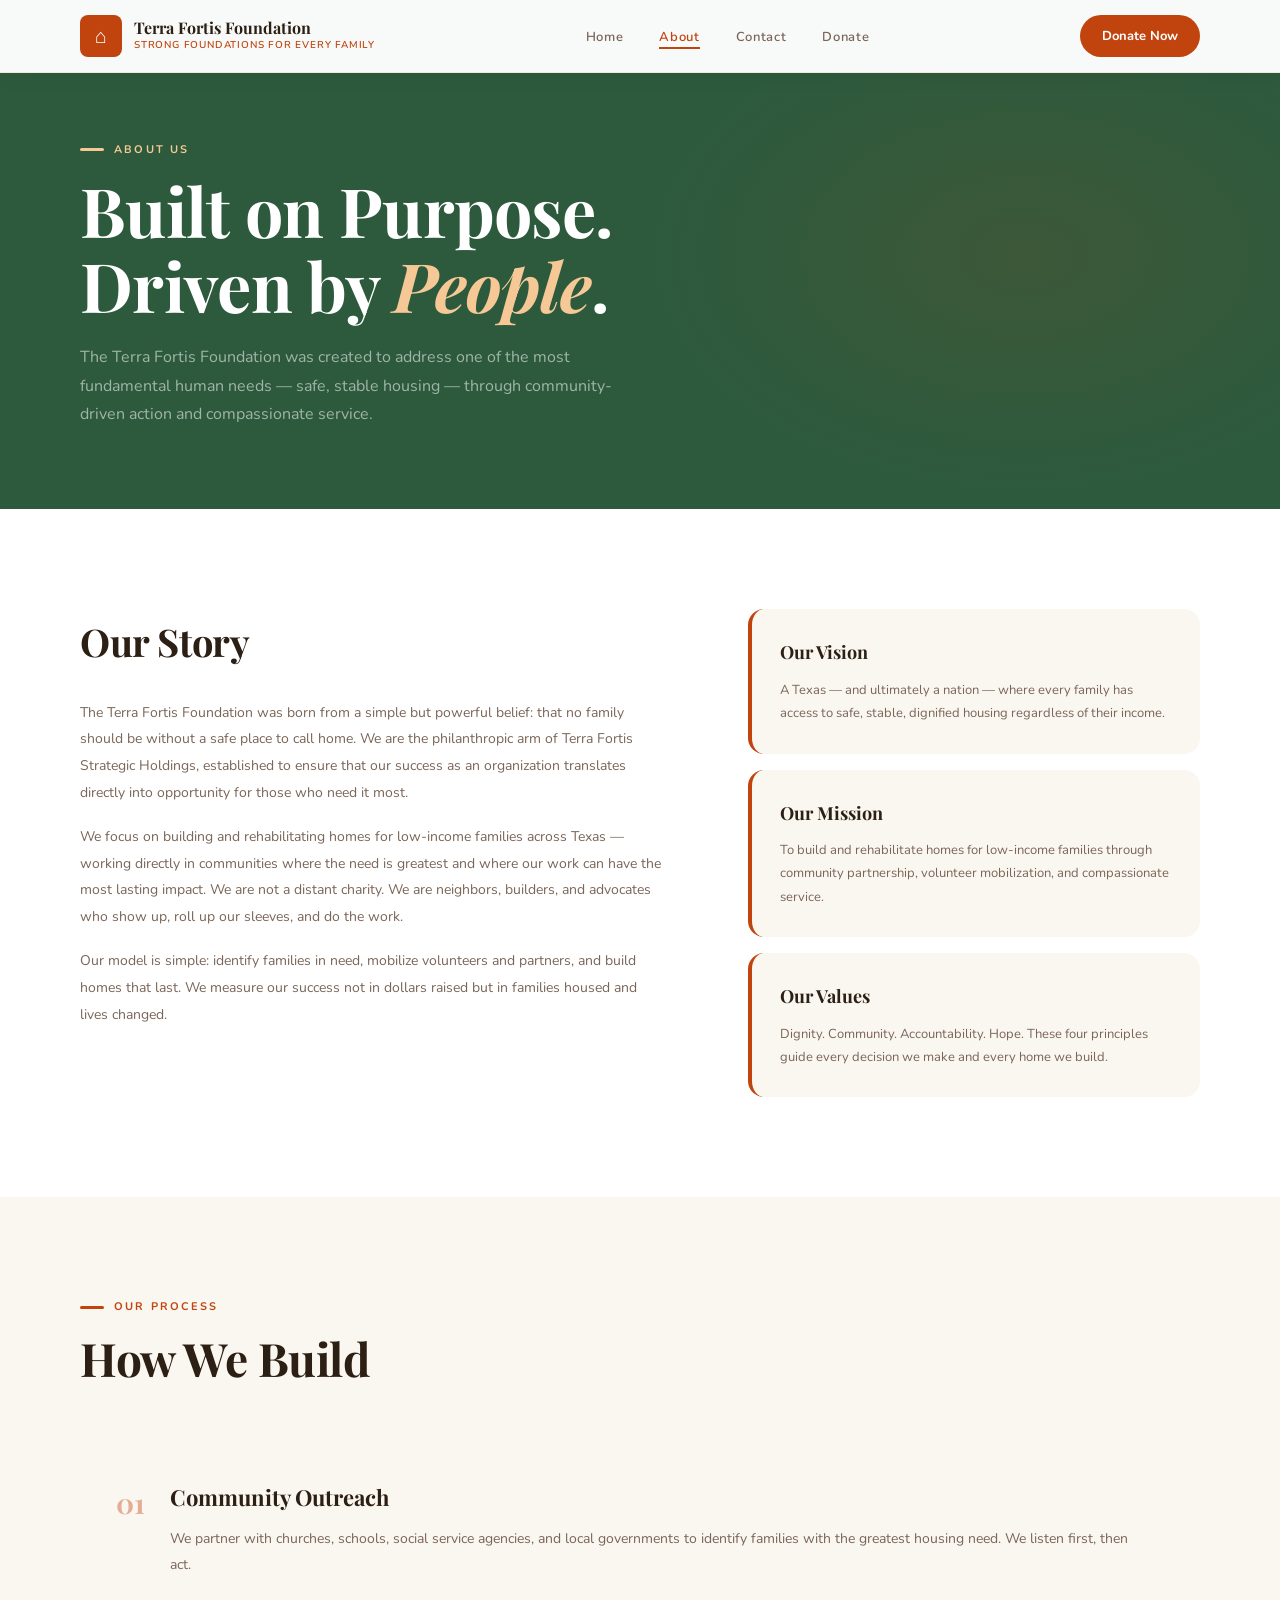
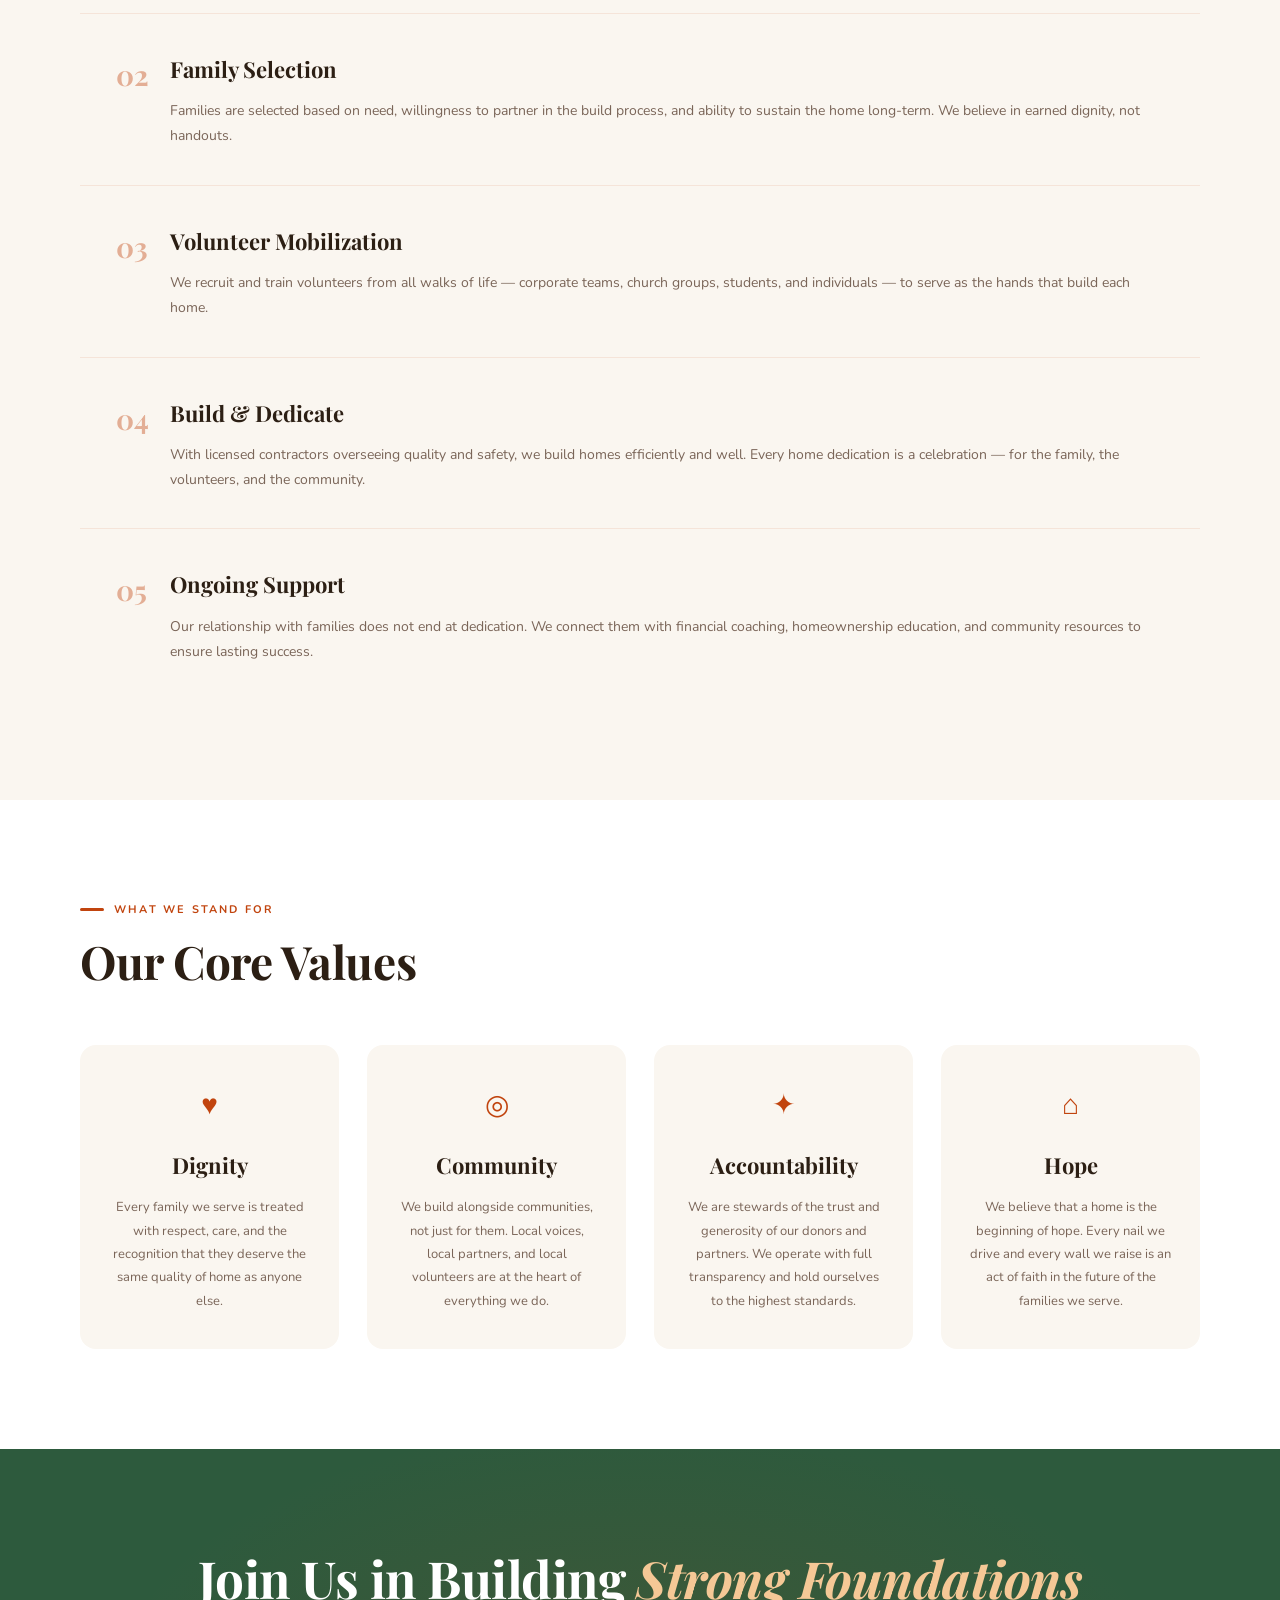
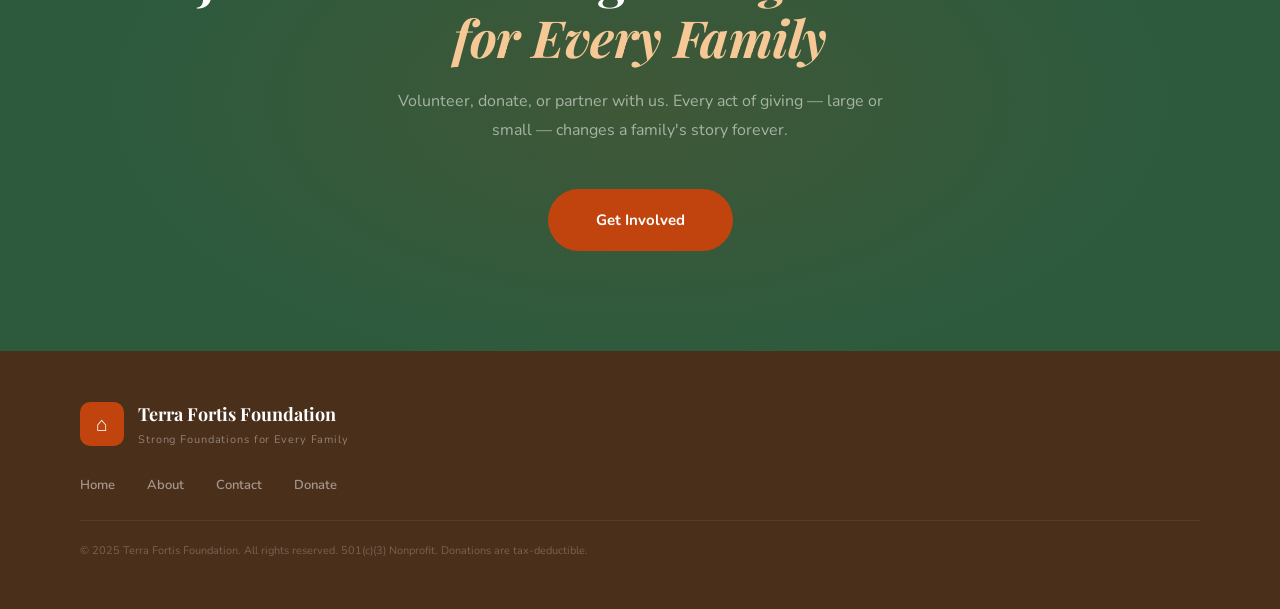
==== about.html @ f195ec46 "first commit" ====
<!DOCTYPE html>
<html lang="en">
<head>
<meta charset="UTF-8">
<meta name="viewport" content="width=device-width, initial-scale=1.0">
<title>About — Terra Fortis Foundation</title>
<link href="https://fonts.googleapis.com/css2?family=Playfair+Display:ital,wght@0,400;0,700;1,400&family=Nunito:wght@300;400;500;600;700&display=swap" rel="stylesheet">
<link rel="stylesheet" href="style.css">
</head>
<body>

<nav class="nav">
  <div class="nav-inner">
    <a href="index.html" class="logo">
      <div class="logo-icon">⌂</div>
      <div class="logo-text">
        <div class="logo-name">Terra Fortis Foundation</div>
        <div class="logo-tagline">Strong Foundations for Every Family</div>
      </div>
    </a>
    <ul class="nav-links">
      <li><a href="index.html">Home</a></li>
      <li><a href="about.html" class="active">About</a></li>
      <li><a href="contact.html">Contact</a></li>
      <li><a href="donate.html">Donate</a></li>
    </ul>
    <a href="donate.html" class="nav-donate">Donate Now</a>
    <button class="hamburger" id="hamburger">&#9776;</button>
  </div>
</nav>

<section class="page-hero">
  <div class="container">
    <div class="section-label">About Us</div>
    <h1 class="page-title">Built on Purpose.<br>Driven by <em>People</em>.</h1>
    <p class="page-sub">The Terra Fortis Foundation was created to address one of the most fundamental human needs — safe, stable housing — through community-driven action and compassionate service.</p>
  </div>
</section>

<section class="about-story">
  <div class="container story-layout">
    <div class="story-content">
      <h2>Our Story</h2>
      <p>The Terra Fortis Foundation was born from a simple but powerful belief: that no family should be without a safe place to call home. We are the philanthropic arm of Terra Fortis Strategic Holdings, established to ensure that our success as an organization translates directly into opportunity for those who need it most.</p>
      <p>We focus on building and rehabilitating homes for low-income families across Texas — working directly in communities where the need is greatest and where our work can have the most lasting impact. We are not a distant charity. We are neighbors, builders, and advocates who show up, roll up our sleeves, and do the work.</p>
      <p>Our model is simple: identify families in need, mobilize volunteers and partners, and build homes that last. We measure our success not in dollars raised but in families housed and lives changed.</p>
    </div>
    <div class="story-values">
      <div class="sv-card">
        <div class="sv-title">Our Vision</div>
        <p>A Texas — and ultimately a nation — where every family has access to safe, stable, dignified housing regardless of their income.</p>
      </div>
      <div class="sv-card">
        <div class="sv-title">Our Mission</div>
        <p>To build and rehabilitate homes for low-income families through community partnership, volunteer mobilization, and compassionate service.</p>
      </div>
      <div class="sv-card">
        <div class="sv-title">Our Values</div>
        <p>Dignity. Community. Accountability. Hope. These four principles guide every decision we make and every home we build.</p>
      </div>
    </div>
  </div>
</section>

<section class="how-we-build">
  <div class="container">
    <div class="section-label">Our Process</div>
    <h2 class="section-title">How We Build</h2>
    <div class="build-steps">
      <div class="build-step">
        <div class="bs-num">01</div>
        <div class="bs-content">
          <h3>Community Outreach</h3>
          <p>We partner with churches, schools, social service agencies, and local governments to identify families with the greatest housing need. We listen first, then act.</p>
        </div>
      </div>
      <div class="build-step">
        <div class="bs-num">02</div>
        <div class="bs-content">
          <h3>Family Selection</h3>
          <p>Families are selected based on need, willingness to partner in the build process, and ability to sustain the home long-term. We believe in earned dignity, not handouts.</p>
        </div>
      </div>
      <div class="build-step">
        <div class="bs-num">03</div>
        <div class="bs-content">
          <h3>Volunteer Mobilization</h3>
          <p>We recruit and train volunteers from all walks of life — corporate teams, church groups, students, and individuals — to serve as the hands that build each home.</p>
        </div>
      </div>
      <div class="build-step">
        <div class="bs-num">04</div>
        <div class="bs-content">
          <h3>Build & Dedicate</h3>
          <p>With licensed contractors overseeing quality and safety, we build homes efficiently and well. Every home dedication is a celebration — for the family, the volunteers, and the community.</p>
        </div>
      </div>
      <div class="build-step">
        <div class="bs-num">05</div>
        <div class="bs-content">
          <h3>Ongoing Support</h3>
          <p>Our relationship with families does not end at dedication. We connect them with financial coaching, homeownership education, and community resources to ensure lasting success.</p>
        </div>
      </div>
    </div>
  </div>
</section>

<section class="values-section">
  <div class="container">
    <div class="section-label">What We Stand For</div>
    <h2 class="section-title">Our Core Values</h2>
    <div class="values-grid">
      <div class="value-card">
        <div class="vc-icon">♥</div>
        <h3>Dignity</h3>
        <p>Every family we serve is treated with respect, care, and the recognition that they deserve the same quality of home as anyone else.</p>
      </div>
      <div class="value-card">
        <div class="vc-icon">◎</div>
        <h3>Community</h3>
        <p>We build alongside communities, not just for them. Local voices, local partners, and local volunteers are at the heart of everything we do.</p>
      </div>
      <div class="value-card">
        <div class="vc-icon">✦</div>
        <h3>Accountability</h3>
        <p>We are stewards of the trust and generosity of our donors and partners. We operate with full transparency and hold ourselves to the highest standards.</p>
      </div>
      <div class="value-card">
        <div class="vc-icon">⌂</div>
        <h3>Hope</h3>
        <p>We believe that a home is the beginning of hope. Every nail we drive and every wall we raise is an act of faith in the future of the families we serve.</p>
      </div>
    </div>
  </div>
</section>

<section class="cta-foundation">
  <div class="container cta-inner">
    <h2>Join Us in Building <em>Strong Foundations<br>for Every Family</em></h2>
    <p>Volunteer, donate, or partner with us. Every act of giving — large or small — changes a family's story forever.</p>
    <a href="contact.html" class="btn-terra btn-large">Get Involved</a>
  </div>
</section>

<footer class="footer">
  <div class="container footer-inner">
    <div class="footer-brand">
      <div class="footer-icon">⌂</div>
      <div>
        <div class="footer-name">Terra Fortis Foundation</div>
        <div class="footer-tagline">Strong Foundations for Every Family</div>
      </div>
    </div>
    <div class="footer-links">
      <a href="index.html">Home</a>
      <a href="about.html">About</a>
      <a href="contact.html">Contact</a>
      <a href="donate.html">Donate</a>
    </div>
    <div class="footer-bottom">
      <span>&copy; 2025 Terra Fortis Foundation. All rights reserved. 501(c)(3) Nonprofit. Donations are tax-deductible.</span>
    </div>
  </div>
</footer>
<script src="main.js"></script>
</body>
</html>
---- style.css ----
/* ── Terra Fortis Foundation — Stylesheet ── */
:root {
  --terra: #c1440e;
  --terra-light: #e05a24;
  --terra-pale: #fdf0ea;
  --green: #2d5a3d;
  --green-light: #3d7a54;
  --cream: #faf6f0;
  --warm-white: #ffffff;
  --brown: #4a2f1a;
  --text: #2c1f14;
  --muted: #7a6558;
  --border: rgba(193,68,14,0.15);
  --font-display: 'Playfair Display', Georgia, serif;
  --font-body: 'Nunito', sans-serif;
}

* { box-sizing: border-box; margin: 0; padding: 0; }
html { scroll-behavior: smooth; }

body {
  font-family: var(--font-body);
  color: var(--text);
  background: var(--warm-white);
  font-size: 15px;
  line-height: 1.75;
  overflow-x: hidden;
}

/* ── NAV ── */
.nav {
  position: fixed;
  top: 0; left: 0; right: 0;
  z-index: 1000;
  background: rgba(255,255,255,0.97);
  border-bottom: 1px solid rgba(193,68,14,0.1);
  backdrop-filter: blur(12px);
  box-shadow: 0 2px 20px rgba(44,31,20,0.06);
}

.nav-inner {
  max-width: 1200px;
  margin: 0 auto;
  padding: 0 40px;
  height: 72px;
  display: flex;
  align-items: center;
  justify-content: space-between;
  gap: 24px;
}

.logo {
  display: flex;
  align-items: center;
  gap: 12px;
  text-decoration: none;
  flex-shrink: 0;
}

.logo-icon {
  width: 42px; height: 42px;
  background: var(--terra);
  color: var(--warm-white);
  font-size: 20px;
  display: flex;
  align-items: center;
  justify-content: center;
  border-radius: 8px;
  flex-shrink: 0;
}

.logo-name {
  font-family: var(--font-display);
  font-size: 16px;
  font-weight: 700;
  color: var(--text);
  line-height: 1.2;
}

.logo-tagline {
  font-size: 10px;
  font-weight: 600;
  letter-spacing: 0.08em;
  color: var(--terra);
  text-transform: uppercase;
}

.nav-links {
  list-style: none;
  display: flex;
  gap: 36px;
}

.nav-links a {
  text-decoration: none;
  color: var(--muted);
  font-size: 13px;
  font-weight: 600;
  letter-spacing: 0.05em;
  transition: color 0.2s;
  position: relative;
  padding-bottom: 3px;
}

.nav-links a::after {
  content: '';
  position: absolute;
  bottom: 0; left: 0;
  width: 0; height: 2px;
  background: var(--terra);
  transition: width 0.25s;
}

.nav-links a:hover,
.nav-links a.active { color: var(--terra); }
.nav-links a:hover::after,
.nav-links a.active::after { width: 100%; }

.nav-donate {
  background: var(--terra);
  color: var(--warm-white);
  text-decoration: none;
  padding: 10px 22px;
  border-radius: 99px;
  font-size: 13px;
  font-weight: 700;
  transition: background 0.2s, transform 0.15s;
  white-space: nowrap;
  flex-shrink: 0;
}

.nav-donate:hover {
  background: var(--terra-light);
  transform: translateY(-1px);
}

.hamburger {
  display: none;
  background: none;
  border: none;
  color: var(--text);
  font-size: 22px;
  cursor: pointer;
}

/* ── BUTTONS ── */
.btn-terra {
  display: inline-block;
  background: var(--terra);
  color: var(--warm-white);
  text-decoration: none;
  padding: 15px 36px;
  border-radius: 99px;
  font-size: 14px;
  font-weight: 700;
  border: none;
  cursor: pointer;
  font-family: var(--font-body);
  transition: background 0.2s, transform 0.15s, box-shadow 0.2s;
}

.btn-terra:hover {
  background: var(--terra-light);
  transform: translateY(-2px);
  box-shadow: 0 10px 28px rgba(193,68,14,0.3);
}

.btn-ghost {
  display: inline-block;
  color: rgba(255,255,255,0.8);
  text-decoration: none;
  font-size: 14px;
  font-weight: 600;
  transition: color 0.2s;
}

.btn-ghost:hover { color: var(--warm-white); }

.btn-large { padding: 18px 48px; font-size: 15px; }
.btn-full { width: 100%; text-align: center; border-radius: 8px; }

/* ── HERO ── */
.hero {
  background: var(--green);
  min-height: 100vh;
  display: flex;
  flex-direction: column;
  justify-content: center;
  position: relative;
  overflow: hidden;
  padding-top: 72px;
}

.hero-shapes { position: absolute; inset: 0; overflow: hidden; }

.shape {
  position: absolute;
  border-radius: 50%;
  opacity: 0.07;
}

.shape-1 {
  width: 600px; height: 600px;
  background: var(--terra);
  top: -200px; right: -100px;
}

.shape-2 {
  width: 400px; height: 400px;
  background: #f5f0e8;
  bottom: -150px; left: -100px;
}

.shape-3 {
  width: 200px; height: 200px;
  background: var(--terra-light);
  top: 40%; left: 35%;
}

.hero-content {
  position: relative;
  z-index: 2;
  max-width: 1200px;
  margin: 0 auto;
  padding: 80px 40px 48px;
}

.hero-badge {
  display: inline-block;
  background: rgba(255,255,255,0.1);
  border: 1px solid rgba(255,255,255,0.2);
  color: rgba(255,255,255,0.85);
  font-size: 11px;
  font-weight: 700;
  letter-spacing: 0.15em;
  text-transform: uppercase;
  padding: 8px 18px;
  border-radius: 99px;
  margin-bottom: 28px;
}

.hero-content h1 {
  font-family: var(--font-display);
  font-size: clamp(44px, 6vw, 78px);
  font-weight: 700;
  color: var(--warm-white);
  line-height: 1.1;
  letter-spacing: -0.01em;
  margin-bottom: 24px;
  max-width: 700px;
}

.hero-content h1 em {
  font-style: italic;
  color: #f5c896;
}

.hero-content > p {
  font-size: 16px;
  color: rgba(255,255,255,0.65);
  max-width: 560px;
  line-height: 1.85;
  margin-bottom: 44px;
  font-weight: 400;
}

.hero-btns { display: flex; align-items: center; gap: 28px; flex-wrap: wrap; }

.hero-impact {
  position: relative;
  z-index: 2;
  max-width: 1200px;
  margin: 0 auto;
  padding: 0 40px 60px;
  display: flex;
  gap: 20px;
  flex-wrap: wrap;
}

.impact-card {
  background: rgba(255,255,255,0.08);
  border: 1px solid rgba(255,255,255,0.12);
  border-radius: 16px;
  padding: 28px 36px;
  display: flex;
  flex-direction: column;
  align-items: center;
  gap: 8px;
  flex: 1;
  min-width: 160px;
  backdrop-filter: blur(8px);
  transition: background 0.25s;
}

.impact-card:hover { background: rgba(255,255,255,0.13); }

.impact-icon {
  font-size: 22px;
  color: #f5c896;
}

.impact-val {
  font-family: var(--font-display);
  font-size: 20px;
  font-weight: 700;
  color: var(--warm-white);
}

.impact-label {
  font-size: 11px;
  font-weight: 600;
  color: rgba(255,255,255,0.5);
  text-transform: uppercase;
  letter-spacing: 0.1em;
}

/* ── MISSION STRIP ── */
.mission-strip {
  background: var(--terra);
  padding: 36px 0;
  text-align: center;
}

.mission-text {
  font-family: var(--font-display);
  font-size: clamp(18px, 2.5vw, 26px);
  font-style: italic;
  color: rgba(255,255,255,0.92);
  max-width: 800px;
  margin: 0 auto;
  line-height: 1.5;
  padding: 0 40px;
}

/* ── CONTAINER ── */
.container { max-width: 1200px; margin: 0 auto; padding: 0 40px; }

/* ── SECTION LABELS ── */
.section-label {
  font-size: 11px;
  font-weight: 700;
  letter-spacing: 0.2em;
  text-transform: uppercase;
  color: var(--terra);
  margin-bottom: 14px;
  display: flex;
  align-items: center;
  gap: 10px;
}

.section-label::before {
  content: '';
  width: 24px; height: 3px;
  background: var(--terra);
  border-radius: 2px;
}

.section-title {
  font-family: var(--font-display);
  font-size: clamp(30px, 4vw, 46px);
  font-weight: 700;
  color: var(--text);
  letter-spacing: -0.01em;
  margin-bottom: 56px;
  line-height: 1.2;
}

/* ── PROGRAMS ── */
.what-we-do {
  padding: 100px 0;
  background: var(--cream);
}

.programs-grid {
  display: grid;
  grid-template-columns: repeat(4, 1fr);
  gap: 24px;
}

.program-card {
  background: var(--warm-white);
  border-radius: 16px;
  padding: 36px 28px;
  border: 1px solid rgba(193,68,14,0.08);
  transition: transform 0.25s, box-shadow 0.25s, border-color 0.25s;
}

.program-card:hover {
  transform: translateY(-6px);
  box-shadow: 0 16px 40px rgba(193,68,14,0.1);
  border-color: rgba(193,68,14,0.2);
}

.program-icon {
  font-size: 28px;
  color: var(--terra);
  margin-bottom: 18px;
}

.program-card h3 {
  font-family: var(--font-display);
  font-size: 20px;
  font-weight: 700;
  color: var(--text);
  margin-bottom: 12px;
}

.program-card p {
  font-size: 13px;
  color: var(--muted);
  line-height: 1.85;
}

/* ── WHY IT MATTERS ── */
.why-it-matters {
  padding: 100px 0;
  background: var(--warm-white);
}

.matters-grid {
  display: grid;
  grid-template-columns: 1.2fr 1fr;
  gap: 80px;
  align-items: center;
}

.matters-text .section-label { margin-bottom: 16px; }

.matters-text h2 {
  font-family: var(--font-display);
  font-size: clamp(32px, 4vw, 46px);
  font-weight: 700;
  color: var(--text);
  margin-bottom: 24px;
  letter-spacing: -0.01em;
  line-height: 1.2;
}

.matters-text p {
  font-size: 14px;
  color: var(--muted);
  line-height: 1.9;
  margin-bottom: 18px;
}

.matters-text .btn-terra { margin-top: 12px; }

.matters-visual {
  display: grid;
  grid-template-columns: 1fr 1fr;
  gap: 16px;
}

.visual-block {
  border-radius: 16px;
  padding: 32px 24px;
  display: flex;
  flex-direction: column;
  gap: 8px;
  transition: transform 0.25s;
}

.visual-block:hover { transform: translateY(-4px); }

.vb-1 { background: var(--terra-pale); }
.vb-2 { background: rgba(45,90,61,0.08); }
.vb-3 { background: #fef9e7; }
.vb-4 { background: var(--terra-pale); }

.vb-icon { font-size: 24px; color: var(--terra); }

.vb-2 .vb-icon { color: var(--green); }
.vb-3 .vb-icon { color: #c9952a; }

.vb-text {
  font-family: var(--font-display);
  font-size: 20px;
  font-weight: 700;
  color: var(--text);
}

.vb-sub {
  font-size: 12px;
  color: var(--muted);
  line-height: 1.5;
}

/* ── GET INVOLVED ── */
.get-involved {
  padding: 100px 0;
  background: var(--cream);
}

.involved-grid {
  display: grid;
  grid-template-columns: repeat(3, 1fr);
  gap: 24px;
}

.involved-card {
  background: var(--warm-white);
  border-radius: 20px;
  padding: 44px 36px;
  border: 2px solid transparent;
  transition: border-color 0.25s, transform 0.25s, box-shadow 0.25s;
}

.involved-card:hover {
  border-color: rgba(193,68,14,0.2);
  transform: translateY(-4px);
  box-shadow: 0 16px 40px rgba(193,68,14,0.08);
}

.involved-card.featured {
  background: var(--green);
  border-color: var(--green);
}

.involved-card.featured h3,
.involved-card.featured .inv-num { color: var(--warm-white); }
.involved-card.featured p { color: rgba(255,255,255,0.65); }
.involved-card.featured .inv-link { color: #f5c896; }

.inv-num {
  font-family: var(--font-display);
  font-size: 40px;
  font-weight: 700;
  color: rgba(193,68,14,0.15);
  line-height: 1;
  margin-bottom: 18px;
}

.involved-card h3 {
  font-family: var(--font-display);
  font-size: 24px;
  font-weight: 700;
  color: var(--text);
  margin-bottom: 14px;
}

.involved-card p {
  font-size: 13px;
  color: var(--muted);
  line-height: 1.85;
  margin-bottom: 24px;
}

.inv-link {
  font-size: 13px;
  font-weight: 700;
  color: var(--terra);
  text-decoration: none;
  transition: color 0.2s;
}

.inv-link:hover { color: var(--terra-light); }

/* ── CTA ── */
.cta-foundation {
  background: var(--green);
  padding: 100px 0;
  text-align: center;
  position: relative;
  overflow: hidden;
}

.cta-foundation::before {
  content: '';
  position: absolute;
  inset: 0;
  background: radial-gradient(ellipse 60% 80% at 50% 50%, rgba(193,68,14,0.12) 0%, transparent 70%);
}

.cta-inner { position: relative; z-index: 2; }

.cta-foundation h2 {
  font-family: var(--font-display);
  font-size: clamp(32px, 4vw, 54px);
  font-weight: 700;
  color: var(--warm-white);
  margin-bottom: 20px;
  letter-spacing: -0.01em;
  line-height: 1.15;
}

.cta-foundation h2 em {
  font-style: italic;
  color: #f5c896;
}

.cta-foundation p {
  font-size: 16px;
  color: rgba(255,255,255,0.55);
  max-width: 520px;
  margin: 0 auto 44px;
  line-height: 1.8;
}

/* ── PAGE HERO ── */
.page-hero {
  background: var(--green);
  padding: 140px 0 80px;
  position: relative;
  overflow: hidden;
}

.page-hero::before {
  content: '';
  position: absolute;
  inset: 0;
  background: radial-gradient(ellipse 50% 80% at 80% 50%, rgba(193,68,14,0.1) 0%, transparent 60%);
}

.page-hero .container { position: relative; z-index: 2; }
.page-hero .section-label { color: #f5c896; }
.page-hero .section-label::before { background: #f5c896; }

.page-title {
  font-family: var(--font-display);
  font-size: clamp(40px, 6vw, 68px);
  font-weight: 700;
  color: var(--warm-white);
  letter-spacing: -0.01em;
  line-height: 1.1;
  margin-bottom: 20px;
}

.page-title em { font-style: italic; color: #f5c896; }

.page-sub {
  font-size: 16px;
  color: rgba(255,255,255,0.55);
  max-width: 560px;
  line-height: 1.8;
  font-weight: 400;
}

/* ── ABOUT ── */
.about-story {
  padding: 100px 0;
  background: var(--warm-white);
}

.story-layout {
  display: grid;
  grid-template-columns: 1.3fr 1fr;
  gap: 80px;
  align-items: start;
}

.story-content h2 {
  font-family: var(--font-display);
  font-size: 38px;
  font-weight: 700;
  color: var(--text);
  margin-bottom: 24px;
  letter-spacing: -0.01em;
}

.story-content p {
  font-size: 14px;
  color: var(--muted);
  line-height: 1.9;
  margin-bottom: 18px;
}

.story-values { display: flex; flex-direction: column; gap: 16px; }

.sv-card {
  background: var(--cream);
  border-radius: 16px;
  padding: 28px;
  border-left: 4px solid var(--terra);
}

.sv-title {
  font-family: var(--font-display);
  font-size: 18px;
  font-weight: 700;
  color: var(--text);
  margin-bottom: 10px;
}

.sv-card p {
  font-size: 13px;
  color: var(--muted);
  line-height: 1.8;
}

/* ── BUILD STEPS ── */
.how-we-build {
  padding: 100px 0;
  background: var(--cream);
}

.build-steps { display: flex; flex-direction: column; gap: 0; }

.build-step {
  display: flex;
  gap: 0;
  border-bottom: 1px solid rgba(193,68,14,0.1);
  transition: background 0.25s;
  border-radius: 0;
}

.build-step:last-child { border-bottom: none; }
.build-step:hover { background: rgba(193,68,14,0.04); }

.bs-num {
  width: 90px;
  flex-shrink: 0;
  padding: 36px;
  font-family: var(--font-display);
  font-size: 28px;
  font-weight: 700;
  color: var(--terra);
  opacity: 0.4;
  display: flex;
  align-items: flex-start;
}

.bs-content {
  padding: 36px 48px 36px 0;
  flex: 1;
}

.bs-content h3 {
  font-family: var(--font-display);
  font-size: 22px;
  font-weight: 700;
  color: var(--text);
  margin-bottom: 10px;
}

.bs-content p {
  font-size: 14px;
  color: var(--muted);
  line-height: 1.8;
}

/* ── VALUES ── */
.values-section {
  padding: 100px 0;
  background: var(--warm-white);
}

.values-grid {
  display: grid;
  grid-template-columns: repeat(4, 1fr);
  gap: 28px;
}

.value-card {
  background: var(--cream);
  border-radius: 16px;
  padding: 36px 28px;
  text-align: center;
  transition: transform 0.25s, box-shadow 0.25s;
}

.value-card:hover {
  transform: translateY(-6px);
  box-shadow: 0 16px 40px rgba(193,68,14,0.1);
}

.vc-icon {
  font-size: 28px;
  color: var(--terra);
  margin-bottom: 16px;
}

.value-card h3 {
  font-family: var(--font-display);
  font-size: 22px;
  font-weight: 700;
  color: var(--text);
  margin-bottom: 12px;
}

.value-card p {
  font-size: 13px;
  color: var(--muted);
  line-height: 1.8;
}

/* ── CONTACT ── */
.contact-section {
  padding: 80px 0 100px;
  background: var(--cream);
}

.contact-layout {
  display: grid;
  grid-template-columns: 1fr 1.4fr;
  gap: 80px;
  align-items: start;
}

.contact-left h2 {
  font-family: var(--font-display);
  font-size: 34px;
  font-weight: 700;
  color: var(--text);
  margin-bottom: 14px;
}

.contact-left > p {
  font-size: 14px;
  color: var(--muted);
  line-height: 1.8;
  margin-bottom: 36px;
}

.ways-list { display: flex; flex-direction: column; gap: 20px; margin-bottom: 36px; }

.way-item {
  display: flex;
  gap: 16px;
  align-items: flex-start;
}

.way-icon {
  width: 40px; height: 40px;
  background: var(--terra-pale);
  color: var(--terra);
  border-radius: 10px;
  font-size: 16px;
  display: flex;
  align-items: center;
  justify-content: center;
  flex-shrink: 0;
}

.way-title {
  font-size: 14px;
  font-weight: 700;
  color: var(--text);
  margin-bottom: 4px;
}

.way-item p {
  font-size: 13px;
  color: var(--muted);
  line-height: 1.6;
}

.contact-details {
  background: var(--warm-white);
  border-radius: 16px;
  padding: 24px;
  display: flex;
  flex-direction: column;
  gap: 14px;
  border: 1px solid rgba(193,68,14,0.1);
}

.cd-row { display: flex; flex-direction: column; gap: 2px; }

.cd-label {
  font-size: 10px;
  font-weight: 700;
  letter-spacing: 0.12em;
  text-transform: uppercase;
  color: var(--terra);
}

.cd-val {
  font-size: 14px;
  color: var(--text);
  font-weight: 500;
}

.form-wrap {
  background: var(--warm-white);
  border-radius: 20px;
  padding: 48px;
  border: 1px solid rgba(193,68,14,0.1);
  box-shadow: 0 8px 32px rgba(44,31,20,0.06);
}

.form-title {
  font-family: var(--font-display);
  font-size: 24px;
  font-weight: 700;
  color: var(--text);
  margin-bottom: 28px;
}

.form-row { display: grid; grid-template-columns: 1fr 1fr; gap: 16px; }

.form-group { display: flex; flex-direction: column; gap: 8px; margin-bottom: 18px; }

.form-group label {
  font-size: 12px;
  font-weight: 700;
  letter-spacing: 0.06em;
  text-transform: uppercase;
  color: var(--text);
}

.form-group input,
.form-group select,
.form-group textarea {
  padding: 13px 16px;
  border: 1.5px solid rgba(74,47,26,0.12);
  background: var(--cream);
  font-family: var(--font-body);
  font-size: 14px;
  color: var(--text);
  outline: none;
  transition: border-color 0.2s, background 0.2s;
  border-radius: 10px;
  appearance: none;
  width: 100%;
}

.form-group input:focus,
.form-group select:focus,
.form-group textarea:focus {
  border-color: var(--terra);
  background: var(--warm-white);
}

.form-group textarea { resize: vertical; }

.form-note {
  font-size: 12px;
  color: var(--muted);
  text-align: center;
  margin-top: 14px;
  line-height: 1.6;
}

.form-success {
  text-align: center;
  padding: 48px 20px;
}

.success-icon {
  font-size: 48px;
  color: var(--terra);
  margin-bottom: 20px;
}

.form-success h3 {
  font-family: var(--font-display);
  font-size: 28px;
  font-weight: 700;
  color: var(--text);
  margin-bottom: 12px;
}

.form-success p {
  font-size: 14px;
  color: var(--muted);
  line-height: 1.8;
}

/* ── FOOTER ── */
.footer {
  background: var(--brown);
  padding: 48px 0;
}

.footer-inner { display: flex; flex-direction: column; gap: 24px; }

.footer-brand { display: flex; align-items: center; gap: 14px; }

.footer-icon {
  width: 44px; height: 44px;
  background: var(--terra);
  color: var(--warm-white);
  font-size: 20px;
  display: flex;
  align-items: center;
  justify-content: center;
  border-radius: 10px;
  flex-shrink: 0;
}

.footer-name {
  font-family: var(--font-display);
  font-size: 18px;
  font-weight: 700;
  color: var(--warm-white);
}

.footer-tagline {
  font-size: 11px;
  color: rgba(255,255,255,0.4);
  letter-spacing: 0.08em;
}

.footer-links { display: flex; gap: 32px; }

.footer-links a {
  text-decoration: none;
  color: rgba(255,255,255,0.5);
  font-size: 13px;
  font-weight: 600;
  transition: color 0.2s;
}

.footer-links a:hover { color: #f5c896; }

.footer-bottom {
  border-top: 1px solid rgba(255,255,255,0.08);
  padding-top: 20px;
  font-size: 11px;
  color: rgba(255,255,255,0.25);
}

/* ── ANIMATIONS ── */
.fade-in {
  opacity: 0;
  transform: translateY(20px);
  transition: opacity 0.6s ease, transform 0.6s ease;
}
.fade-in.visible { opacity: 1; transform: translateY(0); }

/* ── RESPONSIVE ── */
@media (max-width: 1024px) {
  .programs-grid { grid-template-columns: repeat(2, 1fr); }
  .values-grid { grid-template-columns: repeat(2, 1fr); }
  .matters-grid { grid-template-columns: 1fr; gap: 48px; }
  .story-layout { grid-template-columns: 1fr; gap: 48px; }
  .contact-layout { grid-template-columns: 1fr; gap: 48px; }
  .involved-grid { grid-template-columns: 1fr; }
}

@media (max-width: 768px) {
  .nav-links { display: none; }
  .nav-links.open {
    display: flex;
    flex-direction: column;
    position: absolute;
    top: 72px; left: 0; right: 0;
    background: var(--warm-white);
    padding: 20px 40px;
    gap: 16px;
    border-bottom: 1px solid rgba(193,68,14,0.1);
    box-shadow: 0 8px 24px rgba(44,31,20,0.08);
  }
  .hamburger { display: block; }
  .nav-inner { position: relative; }
  .nav-donate { display: none; }
  .programs-grid { grid-template-columns: 1fr; }
  .values-grid { grid-template-columns: 1fr; }
  .matters-visual { grid-template-columns: 1fr 1fr; }
  .form-row { grid-template-columns: 1fr; }
  .form-wrap { padding: 28px 24px; }
  .container { padding: 0 24px; }
  .bs-num { width: 60px; padding: 24px 20px; font-size: 20px; }
  .bs-content { padding: 24px 20px 24px 0; }
}
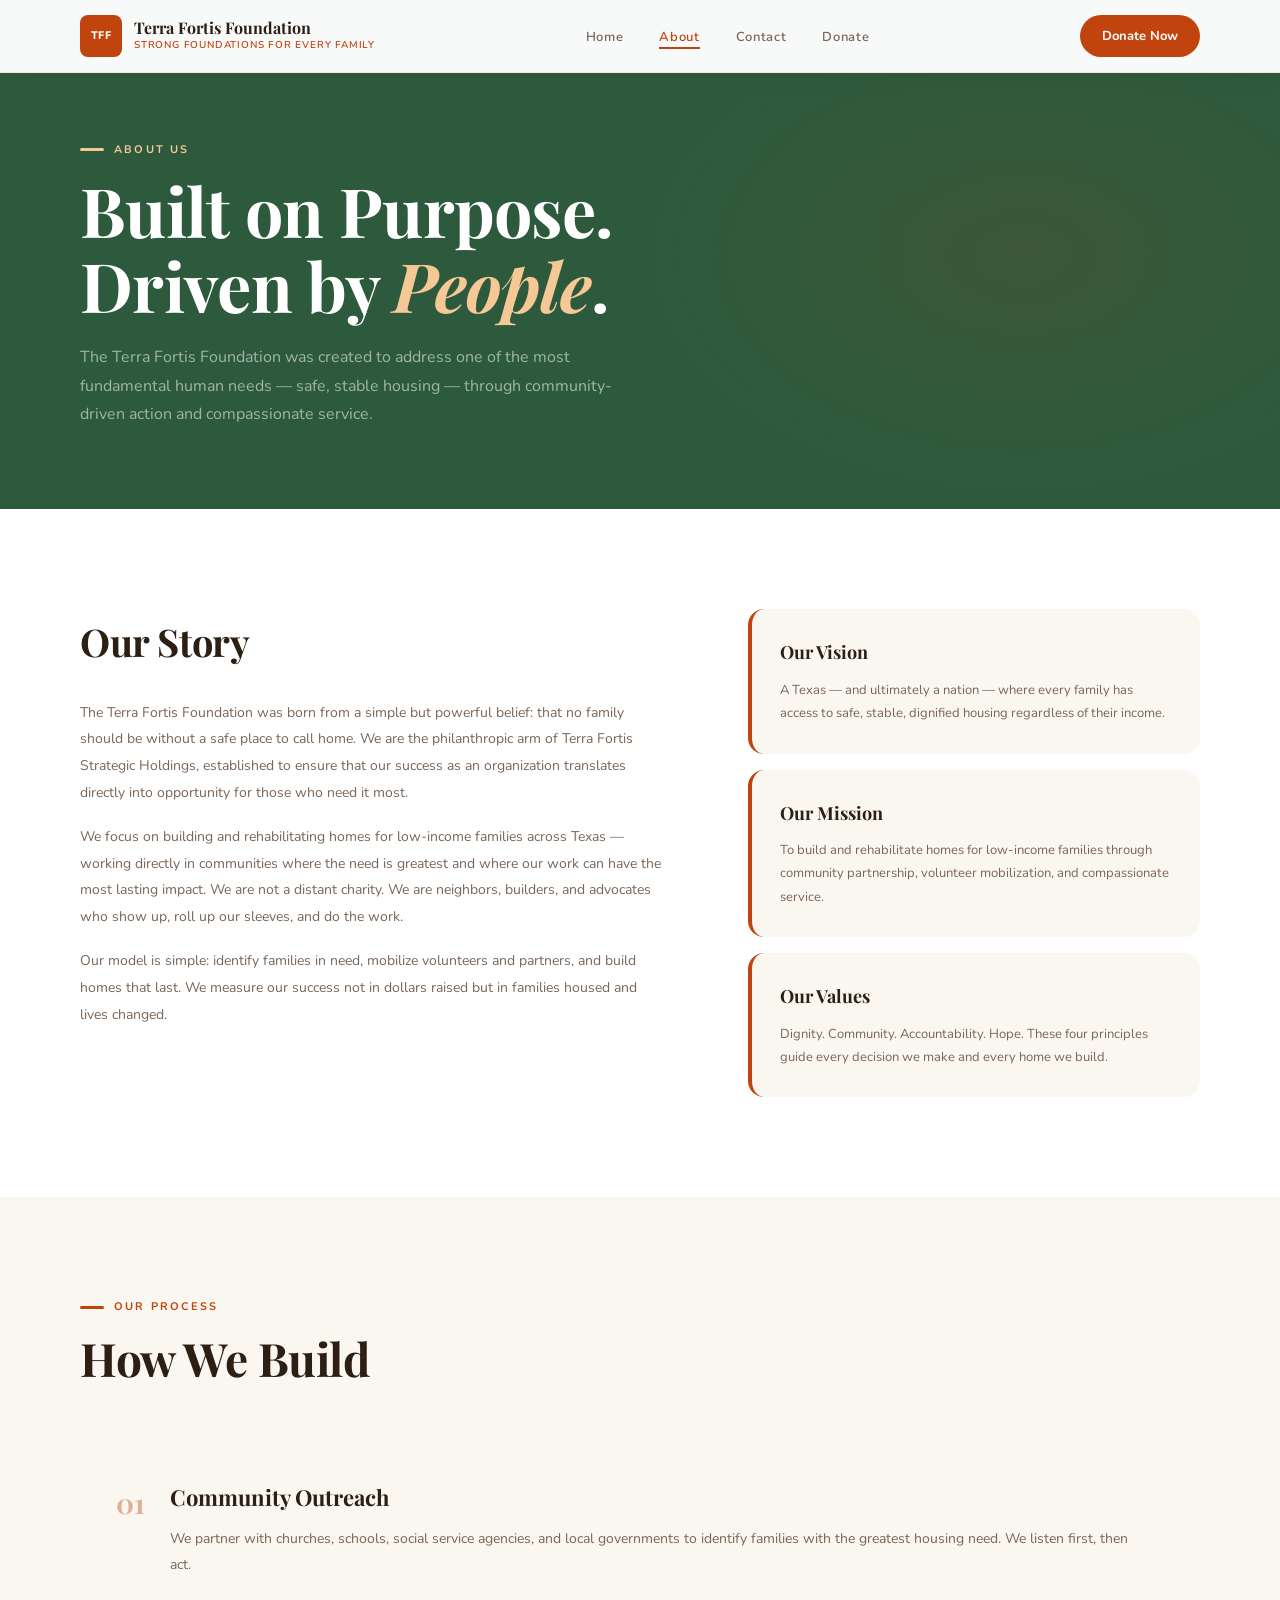
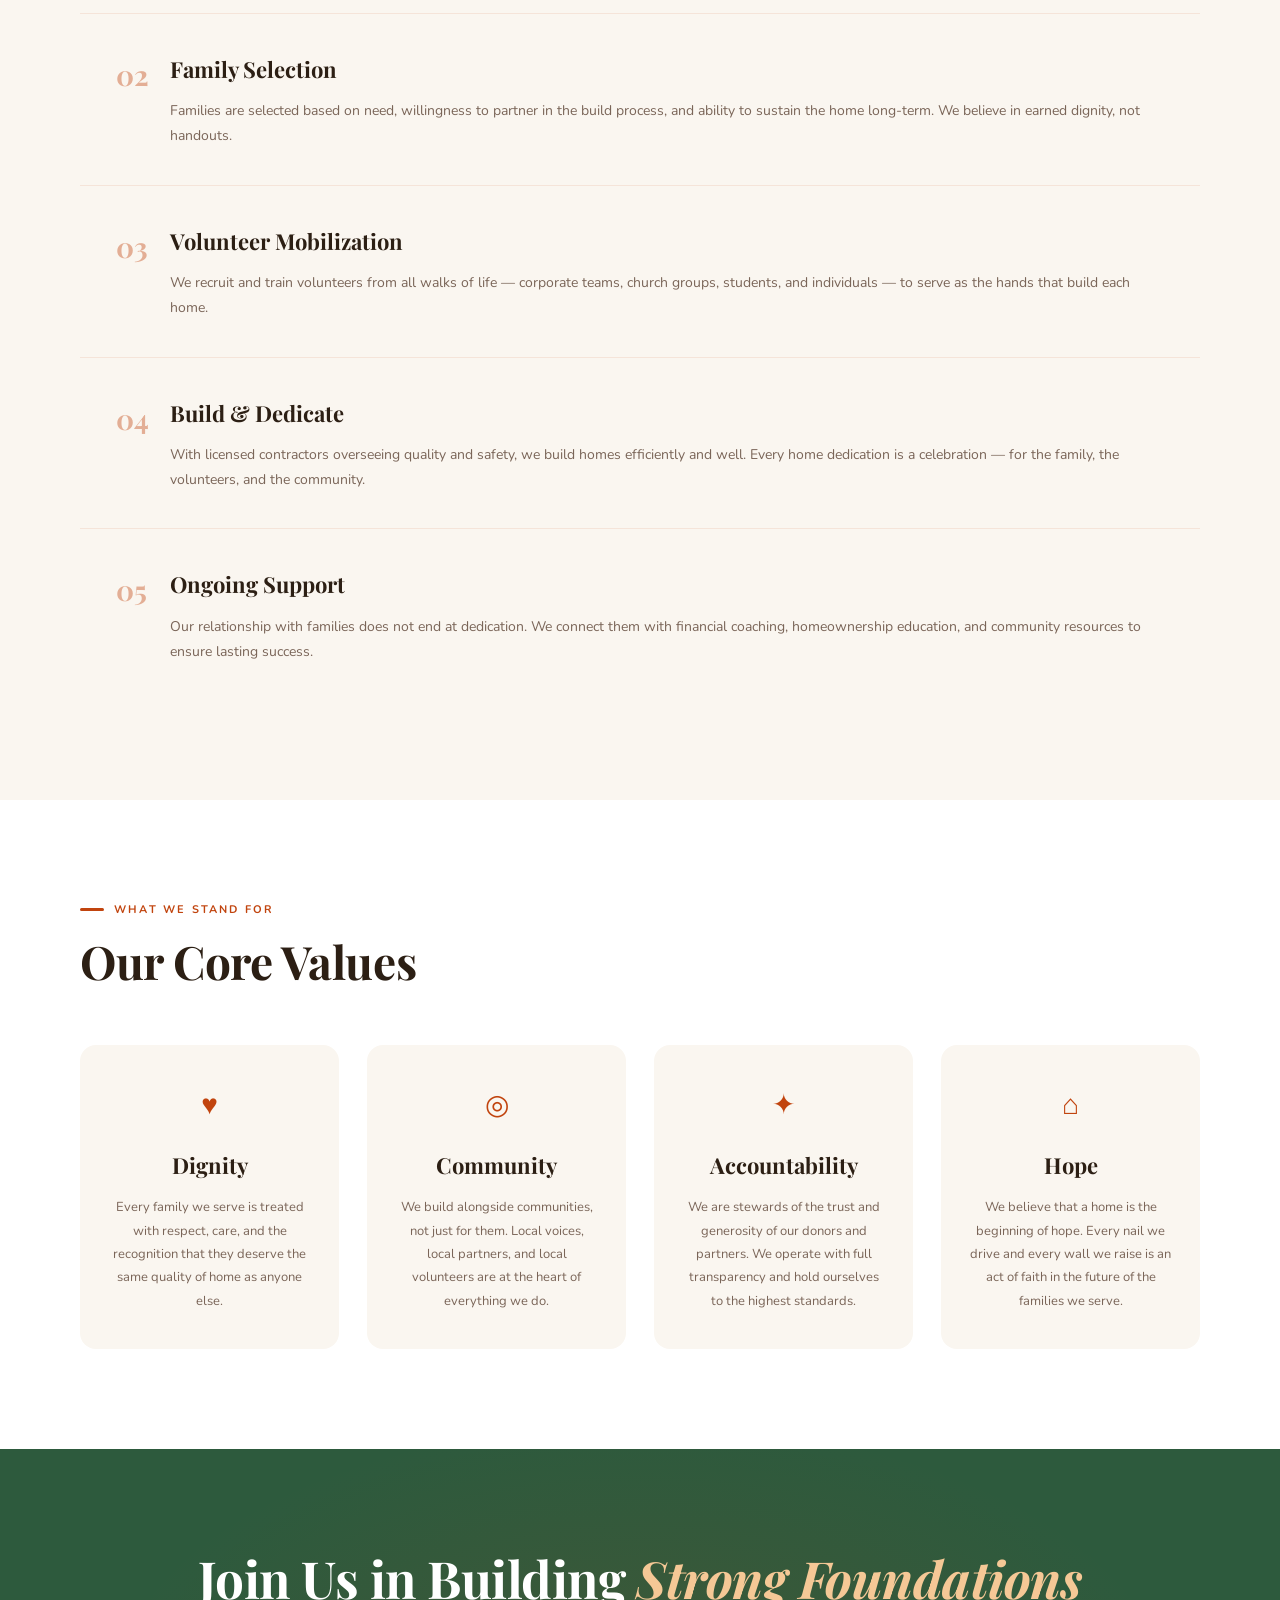
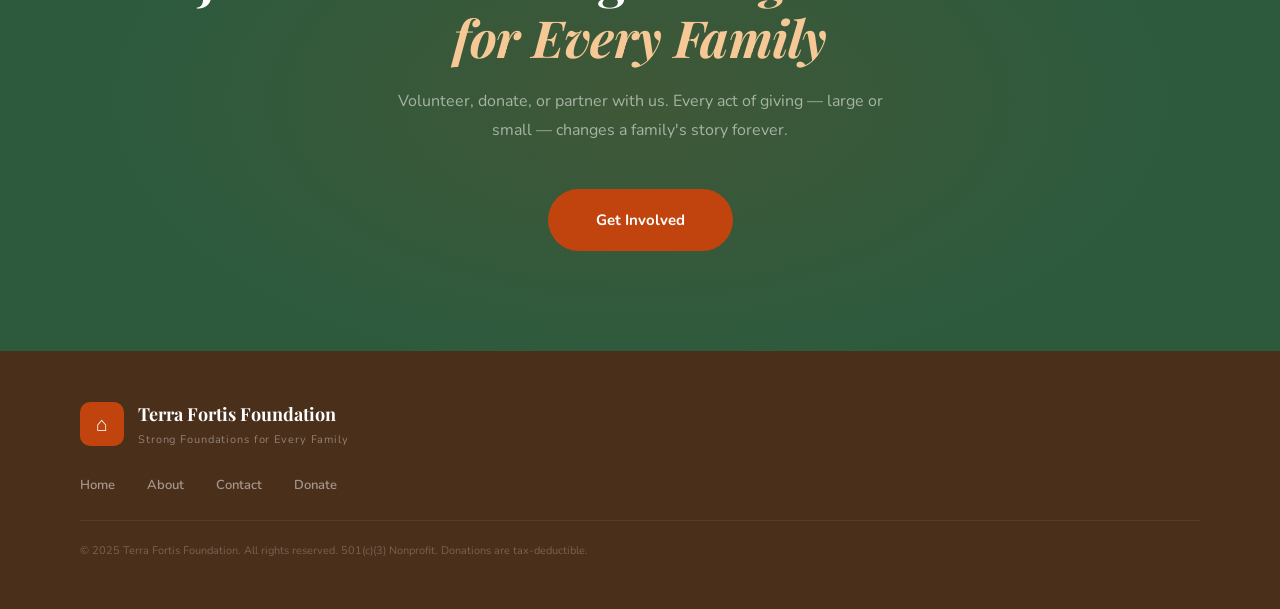
==== commit 9418bf24: "new favicon" ====
--- a/about.html
+++ b/about.html
@@ -12,7 +12,7 @@
 <nav class="nav">
   <div class="nav-inner">
     <a href="index.html" class="logo">
-      <div class="logo-icon">⌂</div>
+      <div class="logo-icon">TFF</div>
       <div class="logo-text">
         <div class="logo-name">Terra Fortis Foundation</div>
         <div class="logo-tagline">Strong Foundations for Every Family</div>
--- a/style.css
+++ b/style.css
@@ -61,7 +61,9 @@
   width: 42px; height: 42px;
   background: var(--terra);
   color: var(--warm-white);
-  font-size: 20px;
+  font-size: 11px;
+  font-weight: 800;
+  letter-spacing: 0.03em;
   display: flex;
   align-items: center;
   justify-content: center;
